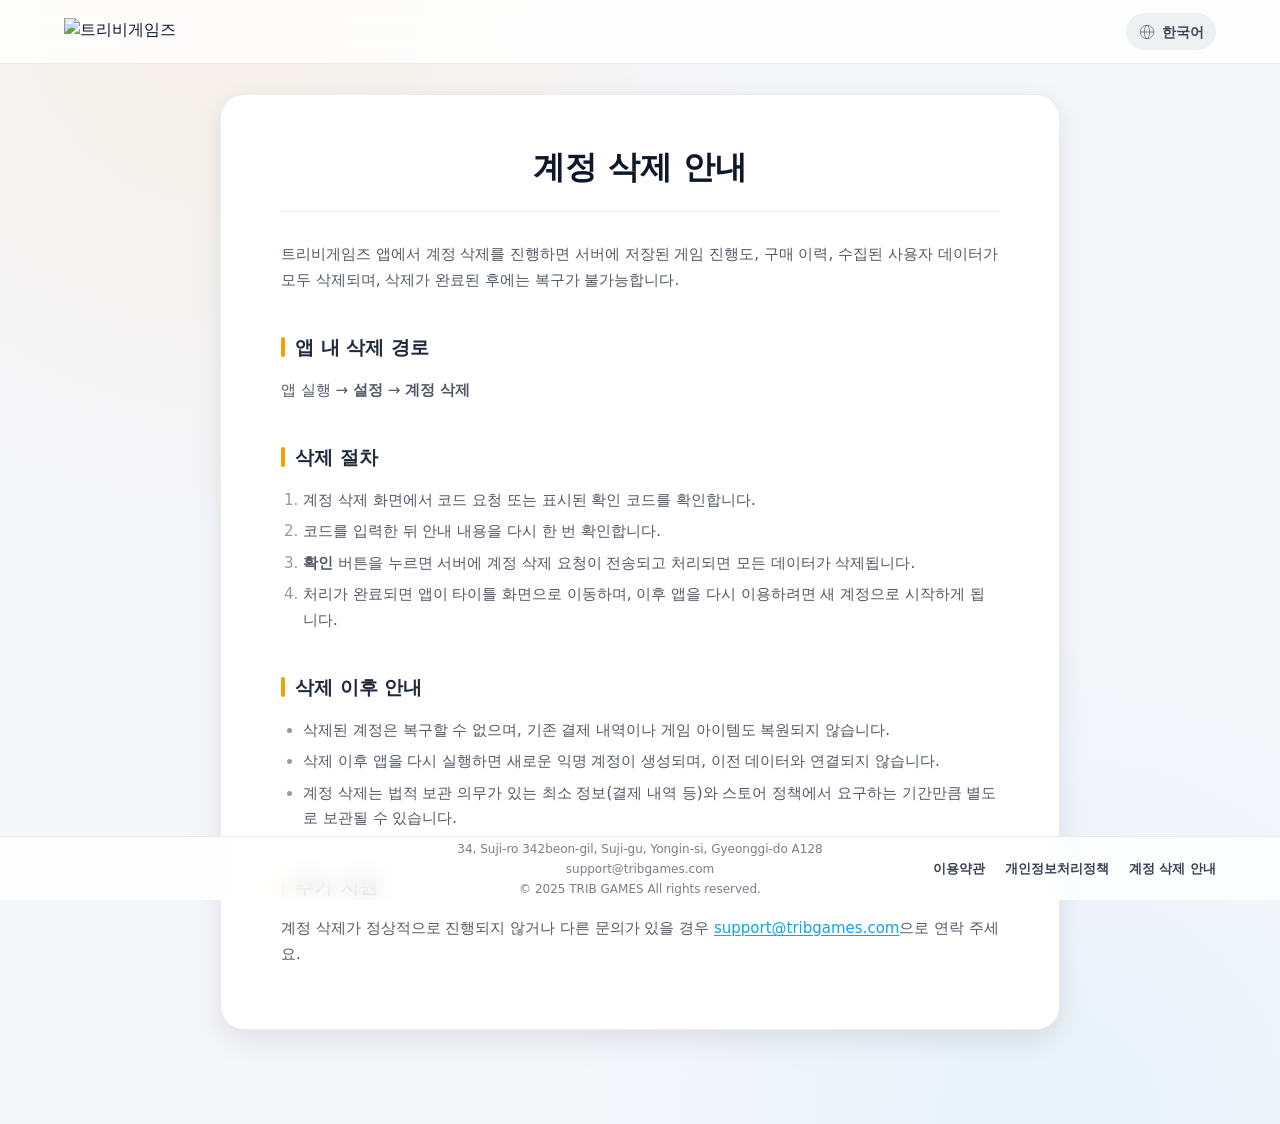
==== account-deletion/index.html @ 6f4b10cb "2025-12-12 21:35" ====
﻿<!DOCTYPE html>
<html lang="ko">
<head>
  <meta charset="utf-8">
  <meta name="viewport" content="width=device-width, initial-scale=1">
  <title>트리비게임즈 | 계정 삭제 안내</title>
  <link rel="stylesheet" as="style" crossorigin href="https://cdn.jsdelivr.net/gh/orioncactus/pretendard@v1.3.8/dist/web/static/pretendard.css">
  <link rel="stylesheet" href="../styles.css">
</head>
<body class="legal-page">
  <header class="header">
    <div class="header__inner">
      <a class="header__brand" href="../" aria-label="홈으로 이동">
        <img class="header__logo" src="../assets/ComLogo.png" alt="트리비게임즈">
      </a>
      <div class="header__actions">
        <div class="language-select" data-language-select>
          <button type="button" class="language-select__toggle" aria-haspopup="listbox" aria-expanded="false" aria-label="언어 선택">
            <svg class="language-select__icon" viewBox="0 0 24 24" fill="none" xmlns="http://www.w3.org/2000/svg" aria-hidden="true">
              <circle cx="12" cy="12" r="9" stroke="currentColor" stroke-width="1.2"/>
              <ellipse cx="12" cy="12" rx="3.5" ry="9" stroke="currentColor" stroke-width="1.2"/>
              <path d="M3 12h18" stroke="currentColor" stroke-width="1.2"/>
            </svg>
            <span class="language-select__current" data-language-current>한국어</span>
          </button>
          <ul class="language-select__menu" role="listbox" hidden>
            <li><button type="button" role="option" class="language-select__option" data-language-option="ko" aria-selected="true">한국어</button></li>
            <li><button type="button" role="option" class="language-select__option" data-language-option="en" aria-selected="false">English</button></li>
          </ul>
        </div>
      </div>
    </div>
  </header>

  <main class="legal-main">
    <article class="legal-container">
      <div data-lang-block="ko">
        <h1>계정 삭제 안내</h1>
        <p>트리비게임즈 앱에서 계정 삭제를 진행하면 서버에 저장된 게임 진행도, 구매 이력, 수집된 사용자 데이터가 모두 삭제되며, 삭제가 완료된 후에는 복구가 불가능합니다.</p>

        <h2>앱 내 삭제 경로</h2>
        <p>앱 실행 → <strong>설정</strong> → <strong>계정 삭제</strong></p>

        <h2>삭제 절차</h2>
        <ol>
          <li>계정 삭제 화면에서 코드 요청 또는 표시된 확인 코드를 확인합니다.</li>
          <li>코드를 입력한 뒤 안내 내용을 다시 한 번 확인합니다.</li>
          <li><strong>확인</strong> 버튼을 누르면 서버에 계정 삭제 요청이 전송되고 처리되면 모든 데이터가 삭제됩니다.</li>
          <li>처리가 완료되면 앱이 타이틀 화면으로 이동하며, 이후 앱을 다시 이용하려면 새 계정으로 시작하게 됩니다.</li>
        </ol>

        <h2>삭제 이후 안내</h2>
        <ul>
          <li>삭제된 계정은 복구할 수 없으며, 기존 결제 내역이나 게임 아이템도 복원되지 않습니다.</li>
          <li>삭제 이후 앱을 다시 실행하면 새로운 익명 계정이 생성되며, 이전 데이터와 연결되지 않습니다.</li>
          <li>계정 삭제는 법적 보관 의무가 있는 최소 정보(결제 내역 등)와 스토어 정책에서 요구하는 기간만큼 별도로 보관될 수 있습니다.</li>
        </ul>

        <h2>추가 지원</h2>
        <p>계정 삭제가 정상적으로 진행되지 않거나 다른 문의가 있을 경우 <a href="mailto:support@tribgames.com">support@tribgames.com</a>으로 연락 주세요.</p>
      </div>

      <div data-lang-block="en" hidden>
        <h1>Account Deletion Guide</h1>
        <p>Deleting your account in the TRIB GAMES app permanently removes gameplay progress, purchase history, and stored user data from our servers. Once completed, the deletion cannot be undone.</p>

        <h2>In-App Path</h2>
        <p>Open the app → <strong>Settings</strong> → <strong>Delete Account</strong></p>

        <h2>How Deletion Works</h2>
        <ol>
          <li>On the deletion screen, request or review the verification code shown.</li>
          <li>Enter the code and review the warnings once more.</li>
          <li>Press <strong>Confirm</strong> to send the deletion request; once processed, all data is deleted.</li>
          <li>When the cleanup finishes, the app returns to the title screen. Continuing the app will create a new account.</li>
        </ol>

        <h2>After Deletion</h2>
        <ul>
          <li>Deleted accounts cannot be restored; previous purchases or items cannot be recovered.</li>
          <li>Reopening the app creates a fresh anonymous account that is not linked to the deleted data.</li>
          <li>Some information (e.g., billing records) may be retained separately for periods required by law and store policies.</li>
        </ul>

        <h2>Need Help?</h2>
        <p>If the deletion flow fails or you have other questions, contact us at <a href="mailto:support@tribgames.com">support@tribgames.com</a>.</p>
      </div>
    </article>
  </main>

  <footer class="footer">
    <div class="footer__inner">
      <div class="footer__info">
        <p data-i18n="footer.address">34, Suji-ro 342beon-gil, Suji-gu, Yongin-si, Gyeonggi-do A128</p>
        <p data-i18n="footer.email">support@tribgames.com</p>
        <p data-i18n="footer.copyright">© 2025 TRIB GAMES All rights reserved.</p>
      </div>
      <nav class="footer__links">
        <a href="../terms/" data-i18n="footer.link.terms">이용약관</a>
        <a href="../privacy/" data-i18n="footer.link.privacy">개인정보처리정책</a>
        <a href="../account-deletion/" data-i18n="footer.link.accountDeletion">계정 삭제 안내</a>
      </nav>
    </div>
  </footer>
  
  <script src="../assets/language.js"></script>
</body>
</html>
---- styles.css ----
﻿/* =========================================================
   TRIBGAMES - Premium Game Landing Design
   ========================================================= */

/* ---------- CSS Variables ---------- */
:root {
  /* Colors */
  --color-bg: #f6f7fb;
  --color-bg-secondary: #ffffff;
  --color-bg-tertiary: #eef2f7;
  --color-white: #ffffff;
  --color-text: #0f172a;
  --color-text-muted: rgba(15, 23, 42, 0.72);
  --color-text-subtle: rgba(15, 23, 42, 0.56);
  --color-text-dark: #0f172a;
  --color-text-dark-muted: rgba(15, 23, 42, 0.72);

  /* Accent Colors */
  --color-accent: #f59e0b;
  --color-accent-light: #fbbf24;
  --color-accent-glow: rgba(245, 158, 11, 0.25);
  --color-secondary: #0ea5e9;

  /* UI Elements */
  --color-border: rgba(15, 23, 42, 0.1);
  --color-border-light: rgba(15, 23, 42, 0.06);
  
  /* Glassmorphism */
  --glass-bg: rgba(255, 255, 255, 0.78);
  --glass-border: 1px solid rgba(15, 23, 42, 0.08);
  --glass-blur: blur(12px);

  /* Shadows */
  --shadow-sm: 0 2px 10px rgba(15, 23, 42, 0.06);
  --shadow-md: 0 10px 30px rgba(15, 23, 42, 0.10);
  --shadow-lg: 0 24px 64px rgba(15, 23, 42, 0.14);
  --shadow-glow: 0 0 0 6px rgba(245, 158, 11, 0.14);

  /* Spacing & Layout */
  --header-height: 64px;
  --container-width: 1200px;
  --ease-out: cubic-bezier(0.16, 1, 0.3, 1);
}

@media (min-width: 1400px) {
  :root { --container-width: 1320px; }
}

@media (min-width: 1700px) {
  :root { --container-width: 1440px; }
}

/* ---------- Reset & Base ---------- */
*, *::before, *::after {
  box-sizing: border-box;
  margin: 0;
  padding: 0;
}

html {
  font-family: 'Pretendard', -apple-system, BlinkMacSystemFont, system-ui, sans-serif;
  font-size: 16px;
  line-height: 1.5;
  -webkit-font-smoothing: antialiased;
  color-scheme: light;
}

body {
  height: 100vh;
  height: 100dvh;
  display: flex;
  flex-direction: column;
  background: var(--color-bg);
  color: var(--color-text);
  overflow: hidden;
}

img {
  display: block;
  max-width: 100%;
}

a {
  color: inherit;
  text-decoration: none;
}

button {
  font: inherit;
  cursor: pointer;
  border: none;
  background: none;
}

a:focus-visible,
button:focus-visible {
  outline: 3px solid rgba(245, 158, 11, 0.45);
  outline-offset: 3px;
  border-radius: 14px;
}

/* Custom Scrollbar */
::-webkit-scrollbar {
  width: 8px;
  height: 8px;
}
::-webkit-scrollbar-track {
  background: var(--color-bg-tertiary);
}
::-webkit-scrollbar-thumb {
  background: rgba(15, 23, 42, 0.2);
  border-radius: 4px;
}
::-webkit-scrollbar-thumb:hover {
  background: rgba(15, 23, 42, 0.3);
}

/* ---------- Global Header ---------- */
.header {
  position: fixed;
  top: 0;
  left: 0;
  right: 0;
  z-index: 1000;
  height: var(--header-height);
  background: var(--glass-bg);
  backdrop-filter: var(--glass-blur);
  -webkit-backdrop-filter: var(--glass-blur);
  border-bottom: var(--glass-border);
  transition: all 0.3s ease;
}

.header__inner {
  max-width: var(--container-width);
  margin: 0 auto;
  padding: 0 24px;
  height: 100%;
  display: flex;
  align-items: center;
  justify-content: space-between;
}

.header__brand {
  display: flex;
  align-items: center;
  transition: opacity 0.2s ease;
}
.header__brand:hover { opacity: 0.7; }
.header__logo { height: 28px; width: auto; }

.header__actions {
  display: flex;
  align-items: center;
  gap: 16px;
}

/* ---------- Language Select (Enhanced) ---------- */
.language-select {
  position: relative;
}

.language-select__toggle {
  display: flex;
  align-items: center;
  gap: 6px;
  padding: 8px 12px;
  border-radius: 20px;
  background: rgba(15, 23, 42, 0.06);
  color: rgba(15, 23, 42, 0.78);
  font-size: 14px;
  font-weight: 600;
  transition: all 0.2s var(--ease-out);
}

.language-select__toggle:hover {
  background: rgba(15, 23, 42, 0.1);
  color: var(--color-text);
}

.language-select__icon {
  width: 18px;
  height: 18px;
  opacity: 0.7;
}

.language-select__current {
  position: relative;
  top: 1px;
}

.language-select__menu {
  position: absolute;
  top: calc(100% + 8px);
  right: 0;
  min-width: 140px;
  padding: 6px;
  background: rgba(255, 255, 255, 0.92);
  backdrop-filter: blur(12px);
  -webkit-backdrop-filter: blur(12px);
  border: 1px solid rgba(15, 23, 42, 0.08);
  border-radius: 16px;
  box-shadow: var(--shadow-md);
  list-style: none;
  
  /* Animation states */
  opacity: 0;
  visibility: hidden;
  transform: translateY(-8px) scale(0.96);
  transform-origin: top right;
  transition: all 0.2s var(--ease-out);
}

.language-select.is-open .language-select__menu {
  opacity: 1;
  visibility: visible;
  transform: translateY(0) scale(1);
}

.language-select__option {
  width: 100%;
  padding: 10px 16px;
  border-radius: 10px;
  text-align: left;
  color: rgba(15, 23, 42, 0.8);
  font-size: 14px;
  font-weight: 500;
  transition: all 0.2s ease;
}

.language-select__option:hover {
  background: rgba(15, 23, 42, 0.06);
  color: var(--color-text);
}

.language-select__option[aria-selected="true"] {
  background: rgba(245, 158, 11, 0.1);
  color: var(--color-accent);
  font-weight: 700;
}

/* ---------- Hero Section ---------- */
.hero {
  flex: 1;
  position: relative;
  display: flex;
  align-items: center;
  min-height: 100vh;
  min-height: 100dvh;
  padding: calc(var(--header-height) + 32px) 0 calc(var(--header-height) + 32px);
  background:
    radial-gradient(900px circle at 18% 30%, rgba(245, 158, 11, 0.12) 0%, rgba(245, 158, 11, 0) 62%),
    radial-gradient(900px circle at 82% 68%, rgba(14, 165, 233, 0.10) 0%, rgba(14, 165, 233, 0) 58%),
    radial-gradient(circle at top, #ffffff 0%, #f6f7fb 55%, #eef2f7 100%);
  overflow: hidden;
}

.hero__inner {
  width: 100%;
  max-width: var(--container-width);
  margin: 0 auto;
  padding: 0 24px;
  display: flex;
  flex-direction: column;
  gap: 28px;
  align-items: center;
}

.hero__bg {
  position: relative;
  z-index: 0;
  width: fit-content;
  max-width: 100%;
  max-height: 62vh;
  max-height: 62dvh;
  padding: 8px;
  background: rgba(255, 255, 255, 0.72);
  border: 1px solid rgba(15, 23, 42, 0.08);
  border-radius: 30px;
  box-shadow: 0 22px 58px rgba(15, 23, 42, 0.10);
  backdrop-filter: blur(10px);
  -webkit-backdrop-filter: blur(10px);
  display: flex;
  align-items: center;
  justify-content: center;
}

.hero__bg-img {
  max-height: 58vh;
  max-height: 58dvh;
  border-radius: 24px;
  border: 1px solid rgba(15, 23, 42, 0.06);
  box-shadow: none;
}

.hero__overlay {
  display: none;
}

.hero__content {
  position: relative;
  z-index: 1;
  width: 100%;
  max-width: 560px;
  display: flex;
  flex-direction: column;
  align-items: center;
  gap: 18px;
  text-align: center;
}

.hero__game-logo {
  position: static;
  width: min(420px, 80vw);
  height: auto;
  filter: drop-shadow(0 10px 20px rgba(15, 23, 42, 0.12));
}

.hero__bottom {
  display: flex;
  flex-direction: column;
  align-items: center;
  gap: 18px;
}

.hero__tagline {
  text-align: center;
  color: var(--color-text-muted);
  font-size: clamp(15px, 2.2vw, 18px);
  line-height: 1.6;
}

.hero__tagline strong {
  display: block;
  margin-top: 6px;
  color: var(--color-text);
  font-size: clamp(22px, 4.2vw, 32px);
  font-weight: 800;
  letter-spacing: -0.03em;
}

/* Store Buttons with Shine Effect */
.hero__buttons {
  display: flex;
  gap: 16px;
  flex-wrap: wrap;
  justify-content: center;
}

.store-btn {
  position: relative;
  display: inline-flex;
  align-items: center;
  justify-content: center;
  border-radius: 14px;
  overflow: hidden;
  transition: transform 0.2s var(--ease-out);
}

.store-btn:hover {
  transform: translateY(-3px);
}

.store-btn img {
  position: relative;
  z-index: 1;
  height: 54px;
  width: auto;
  border-radius: 14px;
  box-shadow: 0 10px 22px rgba(15, 23, 42, 0.12);
  transition: box-shadow 0.2s var(--ease-out);
}

.store-btn:hover img {
  box-shadow: 0 16px 34px rgba(15, 23, 42, 0.16);
}

/* Shine Animation */
.store-btn::after {
  content: "";
  position: absolute;
  top: 0;
  left: -100%;
  width: 100%;
  height: 100%;
  background: linear-gradient(
    90deg,
    transparent,
    rgba(255, 255, 255, 0.2),
    transparent
  );
  transition: 0.5s;
}

.store-btn:hover::after {
  left: 100%;
}

/* ---------- Global Footer ---------- */
.footer {
  position: fixed;
  bottom: 0;
  left: 0;
  right: 0;
  z-index: 1000;
  height: var(--header-height);
  background: var(--glass-bg);
  backdrop-filter: var(--glass-blur);
  -webkit-backdrop-filter: var(--glass-blur);
  border-top: var(--glass-border);
  display: flex;
  align-items: center;
}

.footer__inner {
  width: 100%;
  max-width: var(--container-width);
  margin: 0 auto;
  padding: 0 24px;
  display: grid;
  grid-template-columns: 1fr auto 1fr;
  align-items: center;
  gap: 24px;
}

.footer__brand {
  opacity: 0.8;
  transition: opacity 0.2s;
}
.footer__brand:hover { opacity: 1; }
.footer__brand img { height: 24px; width: auto; }

.footer__info {
  display: flex;
  flex-direction: column;
  align-items: center;
  gap: 2px;
  text-align: center;
  font-size: 12px;
  color: var(--color-text-subtle);
  grid-column: 2;
  justify-self: center;
}

.footer__links {
  display: flex;
  align-items: center;
  gap: 20px;
  grid-column: 3;
  justify-self: end;
}

.footer__links a {
  position: relative;
  color: rgba(15, 23, 42, 0.82);
  font-size: 13px;
  font-weight: 600;
  transition: color 0.2s;
}

.footer__links a:hover { color: var(--color-text); }
.footer__links a::after {
  content: '';
  position: absolute;
  left: 0; bottom: -2px;
  width: 0; height: 2px;
  background: var(--color-accent);
  transition: width 0.3s var(--ease-out);
}
.footer__links a:hover::after { width: 100%; }

/* ---------- Legal Page Styles ---------- */
.legal-page {
  background:
    radial-gradient(900px circle at 18% 0%, rgba(245, 158, 11, 0.08) 0%, rgba(245, 158, 11, 0) 60%),
    radial-gradient(900px circle at 82% 100%, rgba(14, 165, 233, 0.06) 0%, rgba(14, 165, 233, 0) 55%),
    var(--color-bg);
  color: var(--color-text);
  padding-top: var(--header-height);
  padding-bottom: var(--header-height);
  height: auto;
  min-height: 100vh;
  min-height: 100dvh;
  overflow-y: auto;
}

.legal-main {
  padding: 30px 24px;
  animation: fadeUp 0.6s var(--ease-out);
}

.legal-container {
  max-width: 840px;
  margin: 0 auto;
  background: var(--color-white);
  border-radius: 24px;
  padding: 48px 60px;
  border: 1px solid rgba(15, 23, 42, 0.08);
  box-shadow: var(--shadow-md);
}

.legal-container h1 {
  font-size: 32px;
  font-weight: 800;
  margin-bottom: 30px;
  padding-bottom: 20px;
  border-bottom: 1px solid rgba(15, 23, 42, 0.08);
  color: var(--color-text);
  text-align: center;
}

.legal-container h2 {
  font-size: 19px;
  font-weight: 700;
  margin: 40px 0 16px;
  color: rgba(15, 23, 42, 0.92);
  display: flex;
  align-items: center;
  gap: 10px;
}

.legal-container h2::before {
  content: '';
  width: 4px;
  height: 20px;
  background: var(--color-accent);
  border-radius: 4px;
}

.legal-container p {
  margin-bottom: 14px;
  line-height: 1.7;
  color: var(--color-text-muted);
  font-size: 15px;
}

.legal-container ul, .legal-container ol {
  margin-bottom: 20px;
  padding-left: 22px;
  color: var(--color-text-muted);
  font-size: 15px;
  line-height: 1.7;
}

.legal-container li { margin-bottom: 6px; }
.legal-container li::marker { color: #999; }

.legal-container table {
  width: 100%;
  border-collapse: collapse;
  margin: 24px 0;
  font-size: 14px;
  border: 1px solid rgba(15, 23, 42, 0.1);
  border-radius: 8px;
  overflow: hidden;
}

.legal-container th {
  background: rgba(15, 23, 42, 0.04);
  font-weight: 600;
  text-align: left;
  padding: 12px 16px;
  color: rgba(15, 23, 42, 0.9);
}

.legal-container td {
  padding: 12px 16px;
  border-top: 1px solid rgba(15, 23, 42, 0.1);
  color: rgba(15, 23, 42, 0.78);
}

.legal-container a {
  color: var(--color-secondary);
  text-decoration: underline;
  text-underline-offset: 2px;
}
.legal-container a:hover { color: #0369a1; }

/* ---------- Animations ---------- */
@keyframes logoEnter {
  from { opacity: 0; transform: translateY(20px) scale(0.95); }
  to { opacity: 1; transform: translateY(0) scale(1); }
}

@keyframes bottomEnter {
  from { opacity: 0; transform: translateY(20px); }
  to { opacity: 1; transform: translateY(0); }
}

@keyframes fadeUp {
  from { opacity: 0; transform: translateY(20px); }
  to { opacity: 1; transform: translateY(0); }
}

/* ---------- Responsive ---------- */
@media (max-width: 768px) {
  :root { --header-height: 56px; }

  .hero { padding: calc(var(--header-height) + 18px) 0 calc(var(--header-height) + 18px); }
  .hero__inner { padding: 0 20px; gap: 24px; }
  .hero__bg { padding: 6px; border-radius: 26px; max-height: 56vh; max-height: 56dvh; }
  .hero__bg-img { border-radius: 20px; max-height: 52vh; max-height: 52dvh; }
  .hero__game-logo { width: min(320px, 78vw); }
  
  .store-btn img { height: 44px; }
  
  .footer__inner { gap: 16px; }
  .footer__info { font-size: 11px; }
  .footer__links { gap: 12px; }
  .footer__links a { font-size: 12px; }

  .legal-main { padding: 40px 16px; }
  .legal-container { padding: 32px 20px; }
  .legal-container h1 { font-size: 24px; margin-bottom: 24px; }
  .legal-container h2 { font-size: 17px; margin: 32px 0 12px; }
}

@media (max-width: 480px) {
  .hero__buttons { flex-direction: column; gap: 12px; }
  .store-btn { width: 100%; display: flex; justify-content: center; }
  
  .footer__inner { grid-template-columns: 1fr auto; }
  .footer__info { grid-column: 1; justify-self: start; align-items: flex-start; text-align: left; }
  .footer__links { grid-column: 2; justify-self: end; }
  
  .legal-container { padding: 24px 16px; }
}

@media (min-width: 980px) {
  .hero__inner {
    display: grid;
    grid-template-columns: minmax(420px, 1fr) minmax(420px, 1fr);
    gap: 72px;
    align-items: center;
  }

  .hero__bg { justify-self: center; max-height: 72vh; max-height: 72dvh; }
  .hero__bg-img { max-height: 68vh; max-height: 68dvh; }

  .hero__content {
    justify-self: center;
    max-width: 560px;
    align-items: center;
    text-align: center;
  }

  .hero__buttons { justify-content: center; }
}

/* Accessibility */
@media (prefers-reduced-motion: reduce) {
  *, *::before, *::after {
    animation-duration: 0.01ms !important;
    transition-duration: 0.01ms !important;
  }
}
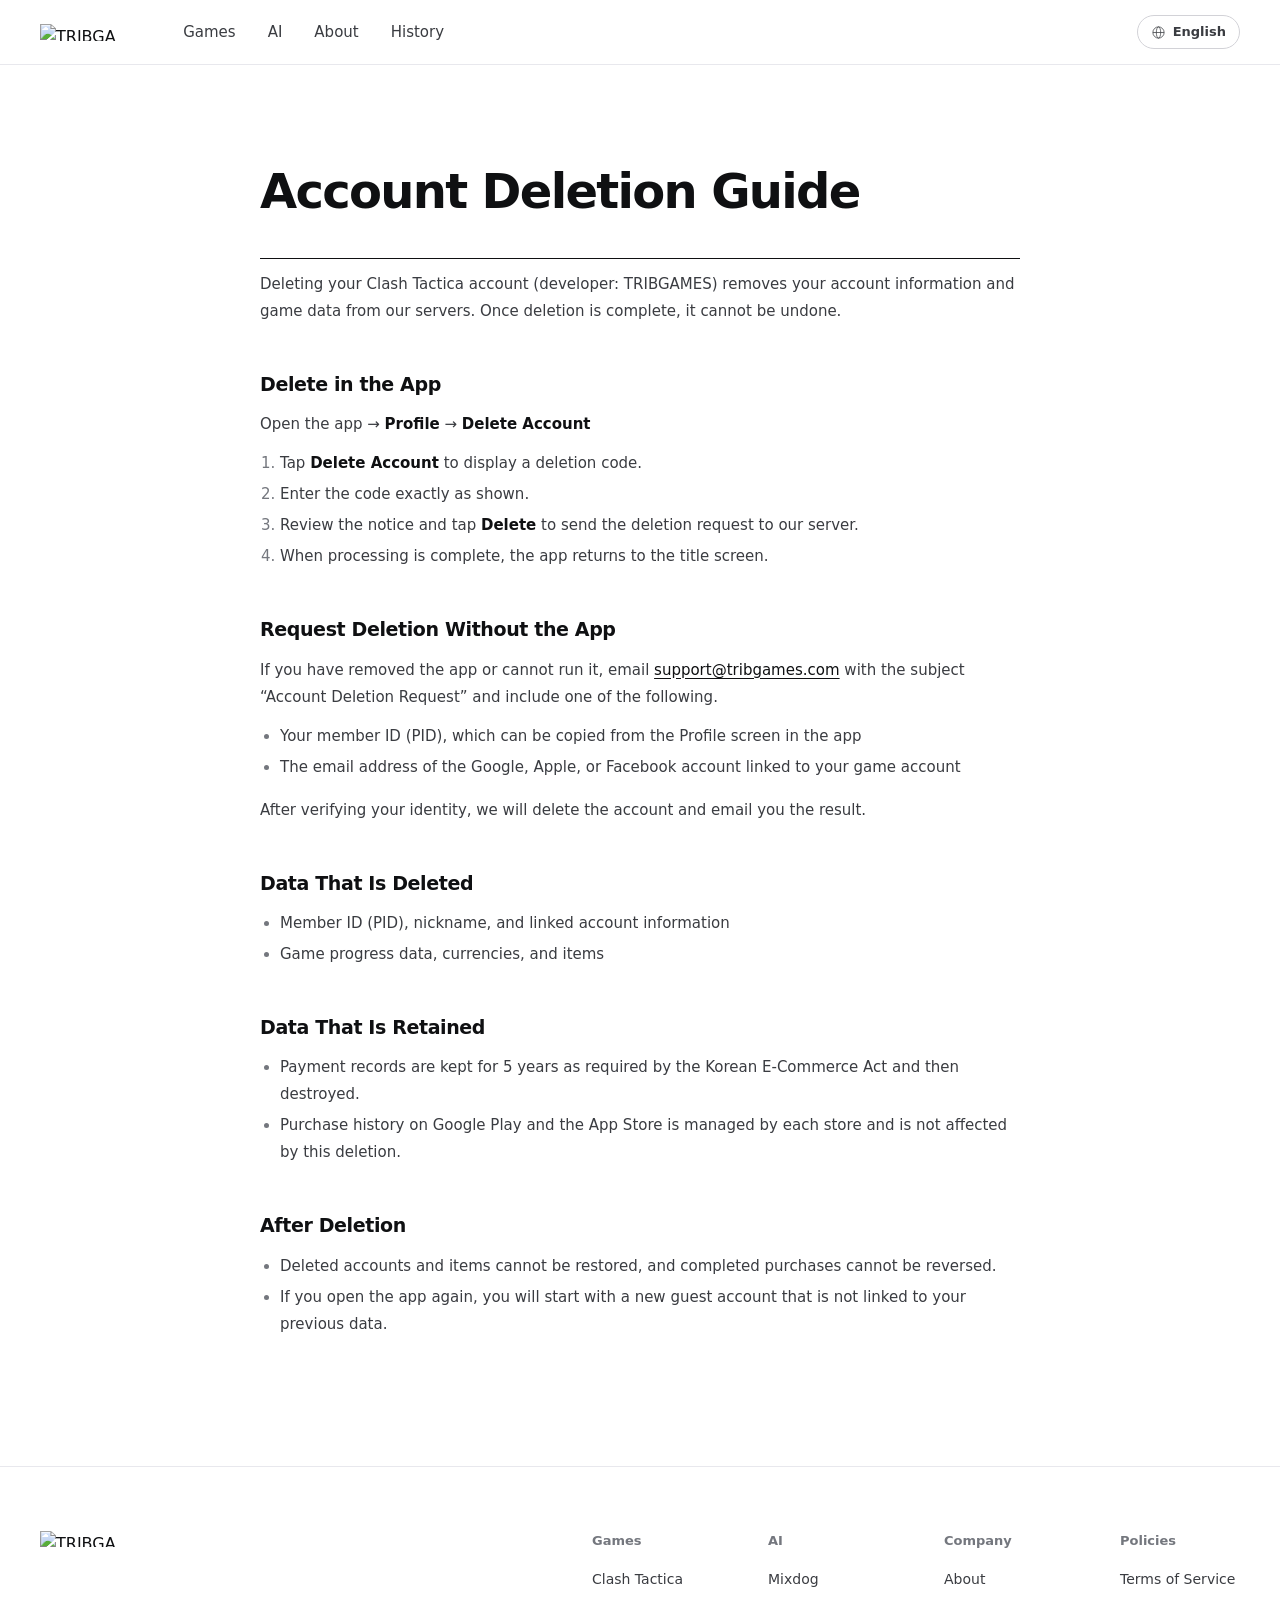
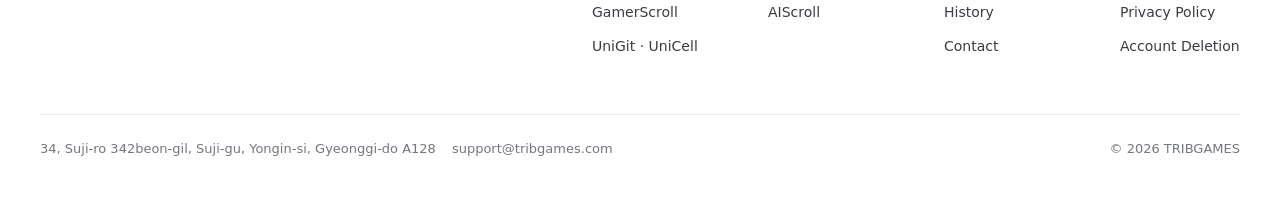
==== commit 5c469021: "홈페이지 리뉴얼: 게임·AI 제품 소개, 제품 페이지, 연혁, 정책 페이지 정비 - 홈: 게임/AI 두 축 구성, 제품 카드(Clash Tactica, GamerScroll, Un" ====
--- a/account-deletion/index.html
+++ b/account-deletion/index.html
@@ -1,20 +1,26 @@
-﻿<!DOCTYPE html>
+<!DOCTYPE html>
 <html lang="ko">
 <head>
   <meta charset="utf-8">
   <meta name="viewport" content="width=device-width, initial-scale=1">
+  <meta name="theme-color" content="#ffffff">
   <title>트리비게임즈 | 계정 삭제 안내</title>
   <link rel="stylesheet" as="style" crossorigin href="https://cdn.jsdelivr.net/gh/orioncactus/pretendard@v1.3.8/dist/web/static/pretendard.css">
   <link rel="stylesheet" href="../styles.css">
 </head>
 <body class="legal-page">
   <header class="header">
-    <div class="header__inner">
-      <a class="header__brand" href="../" aria-label="홈으로 이동">
-        <img class="header__logo" src="../assets/ComLogo.png" alt="트리비게임즈">
+    <div class="container header__inner">
+      <a class="header__brand" href="../" aria-label="TRIBGAMES 홈">
+        <img class="header__logo" src="../assets/ComLogo.png" alt="TRIBGAMES" width="600" height="117">
       </a>
-      <div class="header__actions">
-        <div class="language-select" data-language-select>
+      <nav class="header__nav" aria-label="주요 메뉴">
+        <a href="../#games" data-i18n="nav.games">게임</a>
+        <a href="../#ai" data-i18n="nav.ai">AI</a>
+        <a href="../#company" data-i18n="nav.company">회사 소개</a>
+        <a href="../#history" data-i18n="nav.history">연혁</a>
+      </nav>
+      <div class="header__actions">        <div class="language-select" data-language-select>
           <button type="button" class="language-select__toggle" aria-haspopup="listbox" aria-expanded="false" aria-label="언어 선택">
             <svg class="language-select__icon" viewBox="0 0 24 24" fill="none" xmlns="http://www.w3.org/2000/svg" aria-hidden="true">
               <circle cx="12" cy="12" r="9" stroke="currentColor" stroke-width="1.2"/>
@@ -36,70 +42,128 @@
     <article class="legal-container">
       <div data-lang-block="ko">
         <h1>계정 삭제 안내</h1>
-        <p>트리비게임즈 앱에서 계정 삭제를 진행하면 서버에 저장된 게임 진행도, 구매 이력, 수집된 사용자 데이터가 모두 삭제되며, 삭제가 완료된 후에는 복구가 불가능합니다.</p>
+        <p>「클래시 택티카」(개발사: 트리비게임즈) 계정을 삭제하면 서버에 저장된 계정 정보와 게임 데이터가 삭제됩니다. 삭제가 끝나면 복구할 수 없습니다.</p>
 
-        <h2>앱 내 삭제 경로</h2>
-        <p>앱 실행 → <strong>설정</strong> → <strong>계정 삭제</strong></p>
-
-        <h2>삭제 절차</h2>
+        <h2>앱에서 삭제하기</h2>
+        <p>앱 실행 → <strong>프로필</strong> → <strong>계정 삭제</strong></p>
         <ol>
-          <li>계정 삭제 화면에서 코드 요청 또는 표시된 확인 코드를 확인합니다.</li>
-          <li>코드를 입력한 뒤 안내 내용을 다시 한 번 확인합니다.</li>
-          <li><strong>확인</strong> 버튼을 누르면 서버에 계정 삭제 요청이 전송되고 처리되면 모든 데이터가 삭제됩니다.</li>
-          <li>처리가 완료되면 앱이 타이틀 화면으로 이동하며, 이후 앱을 다시 이용하려면 새 계정으로 시작하게 됩니다.</li>
+          <li><strong>계정 삭제</strong>를 누르면 삭제 코드가 표시됩니다.</li>
+          <li>표시된 코드를 입력란에 그대로 입력합니다.</li>
+          <li>안내 내용을 확인하고 <strong>삭제</strong>를 누르면 서버에 삭제가 요청됩니다.</li>
+          <li>처리가 끝나면 타이틀 화면으로 돌아갑니다.</li>
         </ol>
 
-        <h2>삭제 이후 안내</h2>
+        <h2>앱 없이 삭제 요청하기</h2>
+        <p>앱을 지웠거나 실행할 수 없다면 <a href="mailto:support@tribgames.com?subject=%EA%B3%84%EC%A0%95%20%EC%82%AD%EC%A0%9C%20%EC%9A%94%EC%B2%AD">support@tribgames.com</a>으로 제목을 “계정 삭제 요청”으로 하여 메일을 보내 주세요. 본문에는 아래 중 하나를 적어 주세요.</p>
         <ul>
-          <li>삭제된 계정은 복구할 수 없으며, 기존 결제 내역이나 게임 아이템도 복원되지 않습니다.</li>
-          <li>삭제 이후 앱을 다시 실행하면 새로운 익명 계정이 생성되며, 이전 데이터와 연결되지 않습니다.</li>
-          <li>계정 삭제는 법적 보관 의무가 있는 최소 정보(결제 내역 등)와 스토어 정책에서 요구하는 기간만큼 별도로 보관될 수 있습니다.</li>
+          <li>회원 번호(PID): 앱의 프로필 화면에서 복사할 수 있습니다.</li>
+          <li>계정에 연동한 Google·Apple·Facebook 계정의 이메일 주소</li>
+        </ul>
+        <p>본인 확인 후 계정을 삭제하고 처리 결과를 메일로 알려 드립니다.</p>
+
+        <h2>삭제되는 정보</h2>
+        <ul>
+          <li>회원 번호(PID), 닉네임, 연동한 계정 정보</li>
+          <li>게임 진행 데이터, 보유 재화와 아이템</li>
         </ul>
 
-        <h2>추가 지원</h2>
-        <p>계정 삭제가 정상적으로 진행되지 않거나 다른 문의가 있을 경우 <a href="mailto:support@tribgames.com">support@tribgames.com</a>으로 연락 주세요.</p>
+        <h2>보관되는 정보</h2>
+        <ul>
+          <li>결제 기록은 전자상거래법에 따라 5년간 보관한 뒤 파기합니다.</li>
+          <li>Google Play와 App Store의 구매 내역은 각 스토어가 관리하며, 이 삭제와 별개입니다.</li>
+        </ul>
+
+        <h2>삭제 후 안내</h2>
+        <ul>
+          <li>삭제한 계정과 보유 아이템은 복구되지 않으며, 이미 결제한 상품도 되돌릴 수 없습니다.</li>
+          <li>앱을 다시 실행하면 이전 데이터와 연결되지 않은 새 게스트 계정으로 시작합니다.</li>
+        </ul>
       </div>
 
       <div data-lang-block="en" hidden>
         <h1>Account Deletion Guide</h1>
-        <p>Deleting your account in the TRIB GAMES app permanently removes gameplay progress, purchase history, and stored user data from our servers. Once completed, the deletion cannot be undone.</p>
+        <p>Deleting your Clash Tactica account (developer: TRIBGAMES) removes your account information and game data from our servers. Once deletion is complete, it cannot be undone.</p>
 
-        <h2>In-App Path</h2>
-        <p>Open the app → <strong>Settings</strong> → <strong>Delete Account</strong></p>
+        <h2>Delete in the App</h2>
+        <p>Open the app → <strong>Profile</strong> → <strong>Delete Account</strong></p>
+        <ol>
+          <li>Tap <strong>Delete Account</strong> to display a deletion code.</li>
+          <li>Enter the code exactly as shown.</li>
+          <li>Review the notice and tap <strong>Delete</strong> to send the deletion request to our server.</li>
+          <li>When processing is complete, the app returns to the title screen.</li>
+        </ol>
 
-        <h2>How Deletion Works</h2>
-        <ol>
-          <li>On the deletion screen, request or review the verification code shown.</li>
-          <li>Enter the code and review the warnings once more.</li>
-          <li>Press <strong>Confirm</strong> to send the deletion request; once processed, all data is deleted.</li>
-          <li>When the cleanup finishes, the app returns to the title screen. Continuing the app will create a new account.</li>
-        </ol>
+        <h2>Request Deletion Without the App</h2>
+        <p>If you have removed the app or cannot run it, email <a href="mailto:support@tribgames.com?subject=Account%20Deletion%20Request">support@tribgames.com</a> with the subject “Account Deletion Request” and include one of the following.</p>
+        <ul>
+          <li>Your member ID (PID), which can be copied from the Profile screen in the app</li>
+          <li>The email address of the Google, Apple, or Facebook account linked to your game account</li>
+        </ul>
+        <p>After verifying your identity, we will delete the account and email you the result.</p>
+
+        <h2>Data That Is Deleted</h2>
+        <ul>
+          <li>Member ID (PID), nickname, and linked account information</li>
+          <li>Game progress data, currencies, and items</li>
+        </ul>
+
+        <h2>Data That Is Retained</h2>
+        <ul>
+          <li>Payment records are kept for 5 years as required by the Korean E-Commerce Act and then destroyed.</li>
+          <li>Purchase history on Google Play and the App Store is managed by each store and is not affected by this deletion.</li>
+        </ul>
 
         <h2>After Deletion</h2>
         <ul>
-          <li>Deleted accounts cannot be restored; previous purchases or items cannot be recovered.</li>
-          <li>Reopening the app creates a fresh anonymous account that is not linked to the deleted data.</li>
-          <li>Some information (e.g., billing records) may be retained separately for periods required by law and store policies.</li>
+          <li>Deleted accounts and items cannot be restored, and completed purchases cannot be reversed.</li>
+          <li>If you open the app again, you will start with a new guest account that is not linked to your previous data.</li>
         </ul>
-
-        <h2>Need Help?</h2>
-        <p>If the deletion flow fails or you have other questions, contact us at <a href="mailto:support@tribgames.com">support@tribgames.com</a>.</p>
       </div>
     </article>
   </main>
 
   <footer class="footer">
-    <div class="footer__inner">
-      <div class="footer__info">
-        <p data-i18n="footer.address">34, Suji-ro 342beon-gil, Suji-gu, Yongin-si, Gyeonggi-do A128</p>
-        <p data-i18n="footer.email">support@tribgames.com</p>
-        <p data-i18n="footer.copyright">© 2025 TRIB GAMES All rights reserved.</p>
+    <div class="container">
+      <div class="footer__top">
+        <img src="../assets/ComLogo.png" alt="TRIBGAMES" class="footer__logo" width="600" height="117">
+        <nav class="footer__cols" aria-label="사이트 링크">
+          <div>
+            <h2 data-i18n="nav.games">게임</h2>
+            <ul>
+              <li><a href="../games/">Clash Tactica</a></li>
+              <li><a href="../products/gamerscroll/">GamerScroll</a></li>
+              <li><a href="../products/unity-tools/">UniGit · UniCell</a></li>
+            </ul>
+          </div>
+          <div>
+            <h2>AI</h2>
+            <ul>
+              <li><a href="../products/mixdog/">Mixdog</a></li>
+              <li><a href="../products/aiscroll/">AIScroll</a></li>
+            </ul>
+          </div>
+          <div>
+            <h2 data-i18n="footer.company">회사</h2>
+            <ul>
+              <li><a href="../#company" data-i18n="nav.company">회사 소개</a></li>
+              <li><a href="../#history" data-i18n="nav.history">연혁</a></li>
+              <li><a href="mailto:support@tribgames.com" data-i18n="nav.contact">문의</a></li>
+            </ul>
+          </div>
+          <div>
+            <h2 data-i18n="footer.policy">정책</h2>
+            <ul>
+              <li><a href="../terms/" data-i18n="footer.link.terms">이용약관</a></li>
+              <li><a href="../privacy/" data-i18n="footer.link.privacy">개인정보 처리방침</a></li>
+              <li><a href="../account-deletion/" data-i18n="footer.link.accountDeletion">계정 삭제 안내</a></li>
+            </ul>
+          </div>
+        </nav>
       </div>
-      <nav class="footer__links">
-        <a href="../terms/" data-i18n="footer.link.terms">이용약관</a>
-        <a href="../privacy/" data-i18n="footer.link.privacy">개인정보처리정책</a>
-        <a href="../account-deletion/" data-i18n="footer.link.accountDeletion">계정 삭제 안내</a>
-      </nav>
+      <div class="footer__bottom">
+        <p><span>34, Suji-ro 342beon-gil, Suji-gu, Yongin-si, Gyeonggi-do A128</span><span>support@tribgames.com</span></p>
+        <p>© 2026 TRIBGAMES</p>
+      </div>
     </div>
   </footer>
   
--- a/styles.css
+++ b/styles.css
@@ -1,655 +1,441 @@
-﻿/* =========================================================
-   TRIBGAMES - Premium Game Landing Design
+/* =========================================================
+   TRIBGAMES — company site
+   Light, type-led, product imagery first.
    ========================================================= */
 
-/* ---------- CSS Variables ---------- */
 :root {
-  /* Colors */
-  --color-bg: #f6f7fb;
-  --color-bg-secondary: #ffffff;
-  --color-bg-tertiary: #eef2f7;
-  --color-white: #ffffff;
-  --color-text: #0f172a;
-  --color-text-muted: rgba(15, 23, 42, 0.72);
-  --color-text-subtle: rgba(15, 23, 42, 0.56);
-  --color-text-dark: #0f172a;
-  --color-text-dark-muted: rgba(15, 23, 42, 0.72);
-
-  /* Accent Colors */
-  --color-accent: #f59e0b;
-  --color-accent-light: #fbbf24;
-  --color-accent-glow: rgba(245, 158, 11, 0.25);
-  --color-secondary: #0ea5e9;
-
-  /* UI Elements */
-  --color-border: rgba(15, 23, 42, 0.1);
-  --color-border-light: rgba(15, 23, 42, 0.06);
-  
-  /* Glassmorphism */
-  --glass-bg: rgba(255, 255, 255, 0.78);
-  --glass-border: 1px solid rgba(15, 23, 42, 0.08);
-  --glass-blur: blur(12px);
-
-  /* Shadows */
-  --shadow-sm: 0 2px 10px rgba(15, 23, 42, 0.06);
-  --shadow-md: 0 10px 30px rgba(15, 23, 42, 0.10);
-  --shadow-lg: 0 24px 64px rgba(15, 23, 42, 0.14);
-  --shadow-glow: 0 0 0 6px rgba(245, 158, 11, 0.14);
-
-  /* Spacing & Layout */
-  --header-height: 64px;
-  --container-width: 1200px;
-  --ease-out: cubic-bezier(0.16, 1, 0.3, 1);
-}
-
-@media (min-width: 1400px) {
-  :root { --container-width: 1320px; }
-}
-
-@media (min-width: 1700px) {
-  :root { --container-width: 1440px; }
-}
-
-/* ---------- Reset & Base ---------- */
-*, *::before, *::after {
-  box-sizing: border-box;
-  margin: 0;
-  padding: 0;
-}
+  --bg: #ffffff;
+  --soft: #f5f5f7;
+  --ink: #0f1012;
+  --ink-2: #3a3c41;
+  --muted: #74777e;
+  --line: #e8e8ed;
+  --line-2: #d2d2d7;
+  --accent: #1a9bf0;
+  --dark: #111214;
+  --dark-line: rgba(255, 255, 255, 0.1);
+  --header: 64px;
+  --container: 1200px;
+  --gutter: clamp(20px, 4vw, 40px);
+  --font: 'Pretendard', -apple-system, BlinkMacSystemFont, system-ui, 'Segoe UI', sans-serif;
+  --ease: cubic-bezier(0.2, 0.7, 0.2, 1);
+}
+
+*, *::before, *::after { box-sizing: border-box; margin: 0; padding: 0; }
 
 html {
-  font-family: 'Pretendard', -apple-system, BlinkMacSystemFont, system-ui, sans-serif;
+  font-family: var(--font);
   font-size: 16px;
-  line-height: 1.5;
+  line-height: 1.6;
+  color: var(--ink);
+  background: var(--bg);
   -webkit-font-smoothing: antialiased;
-  color-scheme: light;
-}
-
-body {
-  height: 100vh;
-  height: 100dvh;
-  display: flex;
-  flex-direction: column;
-  background: var(--color-bg);
-  color: var(--color-text);
-  overflow: hidden;
-}
-
-img {
-  display: block;
-  max-width: 100%;
-}
-
-a {
-  color: inherit;
-  text-decoration: none;
-}
-
-button {
-  font: inherit;
-  cursor: pointer;
-  border: none;
-  background: none;
-}
-
-a:focus-visible,
-button:focus-visible {
-  outline: 3px solid rgba(245, 158, 11, 0.45);
-  outline-offset: 3px;
-  border-radius: 14px;
-}
-
-/* Custom Scrollbar */
-::-webkit-scrollbar {
-  width: 8px;
-  height: 8px;
-}
-::-webkit-scrollbar-track {
-  background: var(--color-bg-tertiary);
-}
-::-webkit-scrollbar-thumb {
-  background: rgba(15, 23, 42, 0.2);
-  border-radius: 4px;
-}
-::-webkit-scrollbar-thumb:hover {
-  background: rgba(15, 23, 42, 0.3);
-}
-
-/* ---------- Global Header ---------- */
+  text-rendering: optimizeLegibility;
+  scroll-behavior: smooth;
+  scroll-padding-top: calc(var(--header) + 8px);
+}
+body { background: var(--bg); word-break: keep-all; overflow-wrap: break-word; }
+img { display: block; max-width: 100%; height: auto; }
+a { color: inherit; text-decoration: none; }
+button { font: inherit; color: inherit; background: none; border: 0; cursor: pointer; }
+ul, ol { list-style: none; }
+i { font-style: normal; }
+:focus-visible { outline: 2px solid var(--accent); outline-offset: 3px; border-radius: 6px; }
+::selection { background: var(--ink); color: #fff; }
+
+.container { width: 100%; max-width: calc(var(--container) + var(--gutter) * 2); margin: 0 auto; padding: 0 var(--gutter); }
+
+/* ---------- Type ---------- */
+.label { font-size: 14px; font-weight: 600; color: var(--muted); }
+.h-display { font-size: clamp(40px, 6vw, 80px); font-weight: 700; line-height: 1.1; letter-spacing: -0.045em; text-wrap: balance; }
+.h-display span { display: block; }
+.h-section { font-size: clamp(28px, 3.4vw, 44px); font-weight: 700; line-height: 1.2; letter-spacing: -0.035em; text-wrap: balance; }
+.lede { max-width: 640px; font-size: clamp(17px, 1.45vw, 19px); line-height: 1.75; color: var(--ink-2); }
+
+/* ---------- Buttons & links ---------- */
+.btn {
+  display: inline-flex;
+  align-items: center;
+  gap: 8px;
+  height: 48px;
+  padding: 0 22px;
+  border: 1px solid transparent;
+  border-radius: 999px;
+  font-size: 15px;
+  font-weight: 600;
+  white-space: nowrap;
+  transition: background 0.2s, color 0.2s, border-color 0.2s;
+}
+.btn--primary { background: var(--ink); color: #fff; }
+.btn--primary:hover { background: #2b2d31; }
+.btn--line { border-color: var(--line-2); }
+.btn--line:hover { border-color: var(--ink); }
+.btn i { transition: transform 0.2s var(--ease); }
+.btn:hover i { transform: translateX(2px); }
+
+.on-dark .btn--primary { background: #fff; color: var(--ink); }
+.on-dark .btn--primary:hover { background: var(--line); }
+.on-dark .btn--line { border-color: rgba(255, 255, 255, 0.28); color: #fff; }
+.on-dark .btn--line:hover { border-color: #fff; }
+
+.link-arrow { display: inline-flex; align-items: center; gap: 6px; font-size: 16px; font-weight: 600; }
+.link-arrow i { transition: transform 0.2s var(--ease); }
+.link-arrow:hover i { transform: translateX(3px); }
+
+/* ---------- Header ---------- */
 .header {
-  position: fixed;
+  position: sticky;
   top: 0;
-  left: 0;
-  right: 0;
-  z-index: 1000;
-  height: var(--header-height);
-  background: var(--glass-bg);
-  backdrop-filter: var(--glass-blur);
-  -webkit-backdrop-filter: var(--glass-blur);
-  border-bottom: var(--glass-border);
-  transition: all 0.3s ease;
-}
-
-.header__inner {
-  max-width: var(--container-width);
-  margin: 0 auto;
-  padding: 0 24px;
-  height: 100%;
-  display: flex;
-  align-items: center;
-  justify-content: space-between;
-}
-
-.header__brand {
-  display: flex;
-  align-items: center;
-  transition: opacity 0.2s ease;
-}
-.header__brand:hover { opacity: 0.7; }
-.header__logo { height: 28px; width: auto; }
-
-.header__actions {
-  display: flex;
-  align-items: center;
-  gap: 16px;
-}
-
-/* ---------- Language Select (Enhanced) ---------- */
-.language-select {
-  position: relative;
-}
-
+  z-index: 50;
+  background: rgba(255, 255, 255, 0.86);
+  -webkit-backdrop-filter: saturate(1.6) blur(16px);
+  backdrop-filter: saturate(1.6) blur(16px);
+  border-bottom: 1px solid var(--line);
+}
+.header__inner { display: flex; align-items: center; gap: 56px; height: var(--header); }
+.header__brand { display: flex; align-items: center; flex: none; }
+.header__logo { width: auto; height: 17px; }
+.header__nav { display: flex; gap: 32px; }
+.header__nav a { font-size: 15px; font-weight: 500; color: var(--ink-2); transition: color 0.15s; }
+.header__nav a:hover, .header__nav a[aria-current] { color: var(--ink); }
+.header__actions { margin-left: auto; }
+
+.language-select { position: relative; }
 .language-select__toggle {
-  display: flex;
-  align-items: center;
-  gap: 6px;
-  padding: 8px 12px;
-  border-radius: 20px;
-  background: rgba(15, 23, 42, 0.06);
-  color: rgba(15, 23, 42, 0.78);
-  font-size: 14px;
-  font-weight: 600;
-  transition: all 0.2s var(--ease-out);
-}
-
-.language-select__toggle:hover {
-  background: rgba(15, 23, 42, 0.1);
-  color: var(--color-text);
-}
-
-.language-select__icon {
-  width: 18px;
-  height: 18px;
-  opacity: 0.7;
-}
-
-.language-select__current {
-  position: relative;
-  top: 1px;
-}
-
+  display: flex; align-items: center; gap: 7px;
+  height: 34px; padding: 0 13px;
+  border: 1px solid var(--line-2); border-radius: 999px;
+  font-size: 13px; font-weight: 600; color: var(--ink-2);
+  transition: border-color 0.15s, color 0.15s;
+}
+.language-select__toggle:hover { border-color: var(--ink); color: var(--ink); }
+.language-select__icon { width: 15px; height: 15px; }
 .language-select__menu {
-  position: absolute;
-  top: calc(100% + 8px);
-  right: 0;
-  min-width: 140px;
-  padding: 6px;
-  background: rgba(255, 255, 255, 0.92);
-  backdrop-filter: blur(12px);
-  -webkit-backdrop-filter: blur(12px);
-  border: 1px solid rgba(15, 23, 42, 0.08);
-  border-radius: 16px;
-  box-shadow: var(--shadow-md);
-  list-style: none;
-  
-  /* Animation states */
-  opacity: 0;
-  visibility: hidden;
-  transform: translateY(-8px) scale(0.96);
-  transform-origin: top right;
-  transition: all 0.2s var(--ease-out);
-}
-
-.language-select.is-open .language-select__menu {
-  opacity: 1;
-  visibility: visible;
-  transform: translateY(0) scale(1);
-}
-
-.language-select__option {
-  width: 100%;
-  padding: 10px 16px;
-  border-radius: 10px;
-  text-align: left;
-  color: rgba(15, 23, 42, 0.8);
-  font-size: 14px;
-  font-weight: 500;
-  transition: all 0.2s ease;
-}
-
-.language-select__option:hover {
-  background: rgba(15, 23, 42, 0.06);
-  color: var(--color-text);
-}
-
-.language-select__option[aria-selected="true"] {
-  background: rgba(245, 158, 11, 0.1);
-  color: var(--color-accent);
-  font-weight: 700;
-}
-
-/* ---------- Hero Section ---------- */
-.hero {
-  flex: 1;
-  position: relative;
-  display: flex;
-  align-items: center;
-  min-height: 100vh;
-  min-height: 100dvh;
-  padding: calc(var(--header-height) + 32px) 0 calc(var(--header-height) + 32px);
-  background:
-    radial-gradient(900px circle at 18% 30%, rgba(245, 158, 11, 0.12) 0%, rgba(245, 158, 11, 0) 62%),
-    radial-gradient(900px circle at 82% 68%, rgba(14, 165, 233, 0.10) 0%, rgba(14, 165, 233, 0) 58%),
-    radial-gradient(circle at top, #ffffff 0%, #f6f7fb 55%, #eef2f7 100%);
-  overflow: hidden;
-}
-
-.hero__inner {
-  width: 100%;
-  max-width: var(--container-width);
-  margin: 0 auto;
-  padding: 0 24px;
-  display: flex;
-  flex-direction: column;
-  gap: 28px;
-  align-items: center;
-}
-
-.hero__bg {
-  position: relative;
-  z-index: 0;
-  width: fit-content;
-  max-width: 100%;
-  max-height: 62vh;
-  max-height: 62dvh;
-  padding: 8px;
-  background: rgba(255, 255, 255, 0.72);
-  border: 1px solid rgba(15, 23, 42, 0.08);
-  border-radius: 30px;
-  box-shadow: 0 22px 58px rgba(15, 23, 42, 0.10);
-  backdrop-filter: blur(10px);
-  -webkit-backdrop-filter: blur(10px);
-  display: flex;
-  align-items: center;
-  justify-content: center;
-}
-
-.hero__bg-img {
-  max-height: 58vh;
-  max-height: 58dvh;
-  border-radius: 24px;
-  border: 1px solid rgba(15, 23, 42, 0.06);
-  box-shadow: none;
-}
-
-.hero__overlay {
-  display: none;
-}
-
-.hero__content {
-  position: relative;
-  z-index: 1;
-  width: 100%;
-  max-width: 560px;
+  position: absolute; top: calc(100% + 8px); right: 0; z-index: 20;
+  min-width: 132px; padding: 6px;
+  background: #fff; border: 1px solid var(--line); border-radius: 14px;
+  box-shadow: 0 18px 40px -12px rgba(15, 16, 18, 0.2);
+}
+.language-select__option { width: 100%; padding: 9px 12px; border-radius: 9px; text-align: left; font-size: 14px; color: var(--ink-2); }
+.language-select__option:hover { background: var(--soft); color: var(--ink); }
+.language-select__option[aria-selected="true"] { font-weight: 700; color: var(--ink); }
+
+/* ---------- Sections ---------- */
+.section { padding: clamp(80px, 10vw, 136px) 0; }
+.section--tight { padding-top: 0; }
+/* Back-to-back sections share one gap instead of stacking bottom + top padding */
+.section + .section { padding-top: 0; }
+.section__head { display: flex; justify-content: space-between; align-items: flex-end; gap: 32px; margin-bottom: clamp(32px, 4vw, 48px); }
+.section__head .label { margin-bottom: 14px; }
+.section__head > p { max-width: 400px; color: var(--muted); }
+
+/* ---------- Home: intro ---------- */
+/* Intro sits on the plain page; grey is reserved for cards so no full-bleed bands compete with them */
+.intro { padding: 0; }
+.intro__banner {
   display: flex;
   flex-direction: column;
   align-items: center;
-  gap: 18px;
+  justify-content: center;
+  padding: clamp(48px, 5vw, 72px) 0 clamp(36px, 4vw, 56px);
   text-align: center;
 }
-
-.hero__game-logo {
-  position: static;
-  width: min(420px, 80vw);
-  height: auto;
-  filter: drop-shadow(0 10px 20px rgba(15, 23, 42, 0.12));
-}
-
-.hero__bottom {
+.intro__banner .h-display { font-size: clamp(36px, 4.8vw, 64px); }
+.intro__banner .lede { max-width: 640px; margin: 22px auto 0; color: var(--ink-2); }
+.intro .pillars { margin-top: 0; }
+.intro + .section--tight { padding-top: clamp(80px, 10vw, 136px); }
+/* Two business pillars: Games and AI */
+.pillars { display: grid; grid-template-columns: repeat(2, minmax(0, 1fr)); gap: 32px; margin-top: clamp(56px, 7vw, 96px); }
+.pillar { position: relative; display: flex; flex-direction: column; gap: 14px; padding: 28px 64px 8px 0; border-top: 1px solid var(--ink); }
+.pillar__name { font-size: clamp(44px, 5.4vw, 72px); font-weight: 700; line-height: 1; letter-spacing: -0.05em; transition: color 0.2s; }
+.pillar p { max-width: 460px; font-size: 17px; line-height: 1.65; color: var(--ink-2); }
+.pillar__items { font-size: 14px; font-weight: 600; color: var(--muted); }
+.pillar i { position: absolute; top: 34px; right: 4px; font-size: 22px; transition: transform 0.25s var(--ease); }
+.pillar:hover .pillar__name { color: var(--accent); }
+.pillar:hover i { transform: translateY(4px); }
+
+/* ---------- Home: product tiles ---------- */
+.tiles { display: grid; grid-template-columns: repeat(2, minmax(0, 1fr)); gap: 20px; }
+.tile {
+  position: relative;
+  isolation: isolate;
   display: flex;
   flex-direction: column;
-  align-items: center;
-  gap: 18px;
-}
-
-.hero__tagline {
-  text-align: center;
-  color: var(--color-text-muted);
-  font-size: clamp(15px, 2.2vw, 18px);
-  line-height: 1.6;
-}
-
-.hero__tagline strong {
-  display: block;
-  margin-top: 6px;
-  color: var(--color-text);
-  font-size: clamp(22px, 4.2vw, 32px);
-  font-weight: 800;
-  letter-spacing: -0.03em;
-}
-
-/* Store Buttons with Shine Effect */
-.hero__buttons {
-  display: flex;
-  gap: 16px;
-  flex-wrap: wrap;
-  justify-content: center;
-}
-
-.store-btn {
-  position: relative;
-  display: inline-flex;
-  align-items: center;
-  justify-content: center;
-  border-radius: 14px;
+  min-height: 540px;
+  padding: 40px 40px 0;
+  border-radius: 28px;
   overflow: hidden;
-  transition: transform 0.2s var(--ease-out);
-}
-
-.store-btn:hover {
-  transform: translateY(-3px);
-}
-
-.store-btn img {
-  position: relative;
-  z-index: 1;
-  height: 54px;
-  width: auto;
-  border-radius: 14px;
-  box-shadow: 0 10px 22px rgba(15, 23, 42, 0.12);
-  transition: box-shadow 0.2s var(--ease-out);
-}
-
-.store-btn:hover img {
-  box-shadow: 0 16px 34px rgba(15, 23, 42, 0.16);
-}
-
-/* Shine Animation */
-.store-btn::after {
-  content: "";
+  background: var(--soft);
+}
+.tile__text { position: relative; z-index: 1; max-width: 440px; padding-right: 56px; }
+.tile__cat { font-size: 14px; font-weight: 600; color: var(--muted); }
+.tile__name { margin-top: 10px; font-size: clamp(26px, 2.6vw, 34px); font-weight: 700; line-height: 1.15; letter-spacing: -0.035em; }
+.tile__desc { margin-top: 12px; font-size: 16px; line-height: 1.65; color: var(--ink-2); }
+.tile__go {
+  position: absolute; top: 32px; right: 32px; z-index: 2;
+  display: grid; place-items: center;
+  width: 44px; height: 44px; border-radius: 50%;
+  background: #fff; color: var(--ink); font-size: 18px;
+  transition: transform 0.35s var(--ease), background 0.2s;
+}
+.tile:hover .tile__go { transform: rotate(-45deg); }
+.tile__media { position: relative; margin: auto -40px 0 0; padding-top: 40px; height: clamp(300px, 30vw, 360px); }
+.tile__shot {
+  width: 100%;
+  border-radius: 14px 0 0 0;
+  box-shadow: 0 0 0 1px rgba(15, 16, 18, 0.06), 0 24px 60px -24px rgba(15, 16, 18, 0.35);
+  transition: transform 0.6s var(--ease);
+}
+.tile:hover .tile__shot { transform: translateY(-8px); }
+
+.tile--dark { background: var(--dark); color: #fff; }
+.tile--dark .tile__cat { color: #95989f; }
+.tile--dark .tile__desc { color: #c8cad0; }
+.tile--dark .tile__shot { box-shadow: 0 0 0 1px var(--dark-line), 0 24px 60px -24px rgba(0, 0, 0, 0.8); }
+
+/* Full-width flagship tiles: text left, imagery bleeding off the right */
+.tile--wide {
+  grid-column: 1 / -1;
+  display: grid;
+  grid-template-columns: minmax(0, 0.8fr) minmax(0, 1.2fr);
+  gap: 40px;
+  min-height: 560px;
+  padding: 56px 0 0 56px;
+}
+.tile--wide .tile__text { align-self: start; padding-right: 0; }
+.tile--wide .tile__name { font-size: clamp(32px, 3.4vw, 46px); }
+.tile--wide .tile__desc { font-size: 17px; }
+.tile--wide .tile__media { align-self: end; height: auto; margin: 0; padding-top: 0; }
+
+/* Clash Tactica */
+.tile--game { background: #16203a; color: #fff; }
+.tile--game .tile__cat { color: #9fb0d4; }
+.tile--game .tile__desc { color: #ccd5ea; }
+.tile__logo { width: min(140px, 50%); margin: 12px 0 8px -4px; }
+.tile--game .tile__name { font-size: 20px; letter-spacing: -0.02em; }
+.tile--game .tile__desc { font-size: 16px; }
+/* Key art fills the right side and fades into the tile colour on its left edge */
+.tile__art { position: relative; align-self: stretch; min-height: 100%; margin-top: -56px; overflow: hidden; }
+.tile__art img {
   position: absolute;
-  top: 0;
-  left: -100%;
+  inset: 0;
   width: 100%;
   height: 100%;
-  background: linear-gradient(
-    90deg,
-    transparent,
-    rgba(255, 255, 255, 0.2),
-    transparent
-  );
-  transition: 0.5s;
-}
-
-.store-btn:hover::after {
-  left: 100%;
-}
-
-/* ---------- Global Footer ---------- */
-.footer {
-  position: fixed;
-  bottom: 0;
-  left: 0;
-  right: 0;
-  z-index: 1000;
-  height: var(--header-height);
-  background: var(--glass-bg);
-  backdrop-filter: var(--glass-blur);
-  -webkit-backdrop-filter: var(--glass-blur);
-  border-top: var(--glass-border);
-  display: flex;
-  align-items: center;
-}
-
-.footer__inner {
+  object-fit: cover;
+  object-position: 70% 30%;
+  -webkit-mask-image: linear-gradient(90deg, transparent 0%, #000 35%);
+  mask-image: linear-gradient(90deg, transparent 0%, #000 35%);
+  transition: transform 0.8s var(--ease);
+}
+.tile--game:hover .tile__art img { transform: scale(1.03); }
+
+/* ---------- Home: company ---------- */
+.company { display: grid; grid-template-columns: minmax(0, 1fr) minmax(0, 1fr); gap: clamp(40px, 7vw, 112px); }
+.company__intro .label { margin-bottom: 14px; }
+.company__intro .lede { margin-top: 24px; }
+.areas { border-top: 1px solid var(--line-2); }
+.areas li { display: grid; grid-template-columns: 140px minmax(0, 1fr); gap: 24px; padding: 28px 0; border-bottom: 1px solid var(--line-2); }
+.areas h3 { font-size: 18px; font-weight: 700; letter-spacing: -0.02em; }
+.areas p { color: var(--ink-2); }
+.areas__items { margin-top: 10px; display: flex; flex-wrap: wrap; gap: 6px 16px; }
+.areas__items a { font-size: 14px; font-weight: 600; color: var(--ink); border-bottom: 1px solid var(--line-2); transition: border-color 0.15s; }
+.areas__items a:hover { border-color: var(--ink); }
+
+.facts { display: grid; grid-template-columns: repeat(4, minmax(0, 1fr)); gap: 24px; margin-top: clamp(56px, 7vw, 88px); }
+.facts dt { font-size: 13px; font-weight: 600; color: var(--muted); }
+.facts dd { margin-top: 6px; font-size: 16px; font-weight: 600; }
+
+/* ---------- Home: news ---------- */
+.news { border-top: 1px solid var(--ink); }
+.news a {
+  display: grid;
+  grid-template-columns: 120px 140px minmax(0, 1fr) 24px;
+  gap: 24px;
+  align-items: baseline;
+  padding: 26px 0;
+  border-bottom: 1px solid var(--line);
+  transition: background 0.2s, padding 0.3s var(--ease);
+}
+.news a:hover { background: var(--soft); padding-left: 16px; padding-right: 16px; }
+.news time, .news__when { font-size: 14px; color: var(--muted); font-variant-numeric: tabular-nums; }
+.news__when { font-weight: 600; color: var(--accent); }
+.news__tag { font-size: 14px; font-weight: 600; }
+.news__title { font-size: 18px; font-weight: 600; letter-spacing: -0.02em; line-height: 1.5; }
+.news i { color: var(--muted); transition: transform 0.2s var(--ease), color 0.2s; }
+.news a:hover i { color: var(--ink); transform: translate(2px, -2px); }
+
+/* ---------- Footer ---------- */
+.footer { padding: 64px 0 40px; border-top: 1px solid var(--line); background: var(--bg); }
+.footer__top { display: flex; justify-content: space-between; gap: 48px; flex-wrap: wrap; }
+.footer__logo { width: auto; height: 16px; }
+.footer__cols { display: grid; grid-template-columns: repeat(4, minmax(120px, auto)); gap: 32px 56px; }
+.footer__cols h2 { margin-bottom: 14px; font-size: 13px; font-weight: 600; color: var(--muted); }
+.footer__cols li + li { margin-top: 8px; }
+.footer__cols a { font-size: 14px; color: var(--ink-2); transition: color 0.15s; }
+.footer__cols a:hover { color: var(--ink); }
+.footer__bottom { display: flex; justify-content: space-between; gap: 8px 24px; flex-wrap: wrap; margin-top: 56px; padding-top: 24px; border-top: 1px solid var(--line); font-size: 13px; color: var(--muted); }
+.footer__bottom p { display: flex; flex-wrap: wrap; gap: 4px 16px; }
+
+/* ---------- Product pages ---------- */
+.page-hero { padding: clamp(40px, 6vw, 80px) 0 0; }
+.crumb { display: flex; gap: 8px; margin-bottom: clamp(32px, 4vw, 48px); font-size: 14px; color: var(--muted); }
+.crumb a:hover { color: var(--ink); }
+.page-hero__id { display: flex; align-items: center; gap: 14px; margin-bottom: 24px; }
+.page-hero__icon { width: 52px; height: 52px; border-radius: 13px; }
+.page-hero__id strong { display: block; font-size: 18px; font-weight: 700; letter-spacing: -0.02em; }
+.page-hero__id span { font-size: 14px; color: var(--muted); }
+.page-hero .h-display { font-size: clamp(36px, 5.2vw, 68px); max-width: 920px; }
+.page-hero .lede { margin-top: 24px; }
+.page-hero__actions { display: flex; flex-wrap: wrap; gap: 10px; margin-top: 36px; }
+.page-hero__note { margin-top: 14px; font-size: 14px; color: var(--muted); }
+
+.showcase {
+  margin-top: clamp(48px, 6vw, 80px);
+  padding: clamp(24px, 5vw, 64px) clamp(24px, 5vw, 64px) 0;
+  border-radius: 28px;
+  background: var(--soft);
+  overflow: hidden;
+}
+.showcase > img {
   width: 100%;
-  max-width: var(--container-width);
-  margin: 0 auto;
-  padding: 0 24px;
-  display: grid;
-  grid-template-columns: 1fr auto 1fr;
-  align-items: center;
-  gap: 24px;
-}
-
-.footer__brand {
-  opacity: 0.8;
-  transition: opacity 0.2s;
-}
-.footer__brand:hover { opacity: 1; }
-.footer__brand img { height: 24px; width: auto; }
-
-.footer__info {
-  display: flex;
-  flex-direction: column;
-  align-items: center;
-  gap: 2px;
-  text-align: center;
-  font-size: 12px;
-  color: var(--color-text-subtle);
-  grid-column: 2;
-  justify-self: center;
-}
-
-.footer__links {
-  display: flex;
-  align-items: center;
-  gap: 20px;
-  grid-column: 3;
-  justify-self: end;
-}
-
-.footer__links a {
-  position: relative;
-  color: rgba(15, 23, 42, 0.82);
-  font-size: 13px;
-  font-weight: 600;
-  transition: color 0.2s;
-}
-
-.footer__links a:hover { color: var(--color-text); }
-.footer__links a::after {
-  content: '';
-  position: absolute;
-  left: 0; bottom: -2px;
-  width: 0; height: 2px;
-  background: var(--color-accent);
-  transition: width 0.3s var(--ease-out);
-}
-.footer__links a:hover::after { width: 100%; }
-
-/* ---------- Legal Page Styles ---------- */
-.legal-page {
-  background:
-    radial-gradient(900px circle at 18% 0%, rgba(245, 158, 11, 0.08) 0%, rgba(245, 158, 11, 0) 60%),
-    radial-gradient(900px circle at 82% 100%, rgba(14, 165, 233, 0.06) 0%, rgba(14, 165, 233, 0) 55%),
-    var(--color-bg);
-  color: var(--color-text);
-  padding-top: var(--header-height);
-  padding-bottom: var(--header-height);
-  height: auto;
-  min-height: 100vh;
-  min-height: 100dvh;
-  overflow-y: auto;
-}
-
-.legal-main {
-  padding: 30px 24px;
-  animation: fadeUp 0.6s var(--ease-out);
-}
-
-.legal-container {
-  max-width: 840px;
-  margin: 0 auto;
-  background: var(--color-white);
-  border-radius: 24px;
-  padding: 48px 60px;
-  border: 1px solid rgba(15, 23, 42, 0.08);
-  box-shadow: var(--shadow-md);
-}
-
-.legal-container h1 {
-  font-size: 32px;
-  font-weight: 800;
-  margin-bottom: 30px;
-  padding-bottom: 20px;
-  border-bottom: 1px solid rgba(15, 23, 42, 0.08);
-  color: var(--color-text);
-  text-align: center;
-}
-
-.legal-container h2 {
-  font-size: 19px;
-  font-weight: 700;
-  margin: 40px 0 16px;
-  color: rgba(15, 23, 42, 0.92);
-  display: flex;
-  align-items: center;
-  gap: 10px;
-}
-
-.legal-container h2::before {
-  content: '';
-  width: 4px;
-  height: 20px;
-  background: var(--color-accent);
-  border-radius: 4px;
-}
-
-.legal-container p {
-  margin-bottom: 14px;
-  line-height: 1.7;
-  color: var(--color-text-muted);
-  font-size: 15px;
-}
-
-.legal-container ul, .legal-container ol {
-  margin-bottom: 20px;
-  padding-left: 22px;
-  color: var(--color-text-muted);
-  font-size: 15px;
-  line-height: 1.7;
-}
-
-.legal-container li { margin-bottom: 6px; }
-.legal-container li::marker { color: #999; }
-
-.legal-container table {
-  width: 100%;
-  border-collapse: collapse;
-  margin: 24px 0;
-  font-size: 14px;
-  border: 1px solid rgba(15, 23, 42, 0.1);
-  border-radius: 8px;
-  overflow: hidden;
-}
-
-.legal-container th {
-  background: rgba(15, 23, 42, 0.04);
-  font-weight: 600;
-  text-align: left;
-  padding: 12px 16px;
-  color: rgba(15, 23, 42, 0.9);
-}
-
-.legal-container td {
-  padding: 12px 16px;
-  border-top: 1px solid rgba(15, 23, 42, 0.1);
-  color: rgba(15, 23, 42, 0.78);
-}
-
-.legal-container a {
-  color: var(--color-secondary);
-  text-decoration: underline;
-  text-underline-offset: 2px;
-}
-.legal-container a:hover { color: #0369a1; }
-
-/* ---------- Animations ---------- */
-@keyframes logoEnter {
-  from { opacity: 0; transform: translateY(20px) scale(0.95); }
-  to { opacity: 1; transform: translateY(0) scale(1); }
-}
-
-@keyframes bottomEnter {
-  from { opacity: 0; transform: translateY(20px); }
-  to { opacity: 1; transform: translateY(0); }
-}
-
-@keyframes fadeUp {
-  from { opacity: 0; transform: translateY(20px); }
-  to { opacity: 1; transform: translateY(0); }
+  border-radius: 14px 14px 0 0;
+  box-shadow: 0 0 0 1px rgba(15, 16, 18, 0.06), 0 30px 70px -30px rgba(15, 16, 18, 0.4);
+}
+.showcase--dark { background: var(--dark); }
+.showcase--dark > img { box-shadow: 0 0 0 1px var(--dark-line), 0 30px 70px -30px rgba(0, 0, 0, 0.9); }
+
+.features { display: grid; grid-template-columns: repeat(3, minmax(0, 1fr)); gap: 48px 32px; }
+.feature { padding-top: 22px; border-top: 1px solid var(--ink); }
+.feature h3 { font-size: 19px; font-weight: 700; letter-spacing: -0.02em; line-height: 1.4; }
+.feature p { margin-top: 10px; font-size: 15px; line-height: 1.7; color: var(--ink-2); }
+
+.split { display: grid; grid-template-columns: minmax(0, 0.85fr) minmax(0, 1.15fr); gap: clamp(40px, 6vw, 88px); align-items: center; }
+.split + .split { margin-top: clamp(72px, 9vw, 120px); }
+.split--flip { grid-template-columns: minmax(0, 1.15fr) minmax(0, 0.85fr); }
+.split--flip .split__text { order: 2; }
+.split__text .label { margin-bottom: 14px; }
+.split__text p:not(.label) { margin-top: 18px; font-size: 17px; line-height: 1.75; color: var(--ink-2); }
+.split__text ul { margin-top: 22px; border-top: 1px solid var(--line); }
+.split__text li { padding: 12px 0; border-bottom: 1px solid var(--line); font-size: 15px; color: var(--ink-2); }
+.split__media { padding: clamp(20px, 3vw, 40px); border-radius: 24px; background: var(--soft); }
+.split__media--dark { background: var(--dark); }
+.split__media img { width: 100%; border-radius: 12px; box-shadow: 0 0 0 1px rgba(15, 16, 18, 0.06), 0 24px 50px -24px rgba(15, 16, 18, 0.45); }
+
+.specs { display: grid; grid-template-columns: repeat(2, minmax(0, 1fr)); column-gap: 56px; border-top: 1px solid var(--ink); }
+.specs > div { display: grid; grid-template-columns: 140px minmax(0, 1fr); gap: 16px; padding: 20px 0; border-bottom: 1px solid var(--line); }
+.specs dt { font-size: 15px; color: var(--muted); }
+.specs dd { font-size: 15px; font-weight: 600; }
+.specs dd a { border-bottom: 1px solid var(--line-2); }
+.specs dd a:hover { border-color: var(--ink); }
+
+.more { display: grid; grid-template-columns: repeat(4, minmax(0, 1fr)); gap: 16px; }
+.more a { display: flex; flex-direction: column; gap: 4px; padding: 24px; border-radius: 18px; background: var(--soft); transition: background 0.2s; }
+.more a:hover { background: var(--line); }
+.more span { font-size: 13px; color: var(--muted); }
+.more strong { font-size: 18px; font-weight: 700; letter-spacing: -0.02em; }
+
+.articles { border-top: 1px solid var(--ink); }
+.articles a { display: grid; grid-template-columns: 120px minmax(0, 1fr) 24px; gap: 24px; align-items: baseline; padding: 24px 0; border-bottom: 1px solid var(--line); }
+.articles time { font-size: 14px; color: var(--muted); }
+.articles strong { display: block; font-size: 18px; font-weight: 600; letter-spacing: -0.02em; line-height: 1.5; }
+.articles span { display: block; margin-top: 6px; font-size: 15px; color: var(--muted); }
+.articles i { color: var(--muted); }
+.articles a:hover strong { text-decoration: underline; text-underline-offset: 4px; }
+
+/* Game page */
+.game-hero { position: relative; overflow: hidden; background: #16203a; color: #fff; }
+.game-hero__inner { display: grid; grid-template-columns: minmax(0, 0.9fr) minmax(0, 1.1fr); gap: clamp(40px, 6vw, 96px); align-items: center; padding-top: clamp(40px, 6vw, 72px); padding-bottom: clamp(56px, 7vw, 96px); }
+.game-hero .crumb { color: #9fb0d4; }
+.game-hero .crumb a:hover { color: #fff; }
+.game-hero__logo { width: min(240px, 60%); margin-left: -4px; }
+.game-hero .h-display { margin-top: 28px; font-size: clamp(32px, 4vw, 52px); }
+.game-hero .lede { margin-top: 20px; color: #ccd5ea; }
+.game-hero__art img { width: 100%; max-height: 720px; object-fit: cover; border-radius: 24px; box-shadow: 0 40px 90px -30px rgba(0, 0, 0, 0.7); }
+.stores { display: flex; flex-wrap: wrap; align-items: center; gap: 12px; margin-top: 36px; }
+.stores img { height: 46px; width: auto; opacity: 0.5; }
+.stores__note { flex-basis: 100%; margin-top: 4px; font-size: 14px; color: #9fb0d4; }
+
+.roster { display: grid; grid-template-columns: repeat(6, minmax(0, 1fr)); gap: clamp(10px, 1.6vw, 20px); }
+.roster figure { display: flex; flex-direction: column; align-items: center; gap: 12px; padding: 22px 12px 18px; border-radius: 20px; background: var(--soft); }
+.roster img { width: auto; height: clamp(120px, 13vw, 180px); filter: drop-shadow(0 12px 14px rgba(15, 16, 18, 0.18)); }
+.roster figcaption { font-size: 15px; font-weight: 600; letter-spacing: -0.01em; }
+
+/* ---------- Legal pages ---------- */
+.legal-main { padding: clamp(48px, 7vw, 88px) var(--gutter) 112px; }
+.legal-container { max-width: 760px; margin: 0 auto; }
+.legal-container h1 { padding-bottom: 28px; margin-bottom: 12px; border-bottom: 1px solid var(--ink); font-size: clamp(32px, 4vw, 48px); font-weight: 700; letter-spacing: -0.035em; }
+.legal-container .legal-meta { margin-top: 16px; font-size: 14px; color: var(--muted); }
+.legal-container h2 { margin: 44px 0 12px; font-size: 19px; font-weight: 700; letter-spacing: -0.02em; }
+.legal-container p { margin-bottom: 12px; font-size: 15px; line-height: 1.8; color: var(--ink-2); }
+.legal-container ul, .legal-container ol { margin: 0 0 16px 20px; font-size: 15px; line-height: 1.8; color: var(--ink-2); }
+.legal-container ul { list-style: disc; }
+.legal-container ol { list-style: decimal; }
+.legal-container li { margin-bottom: 4px; }
+.legal-container li::marker { color: var(--muted); }
+.legal-container strong { color: var(--ink); }
+.legal-container table { width: 100%; margin: 20px 0; border-collapse: collapse; font-size: 14px; color: var(--ink-2); }
+.legal-container th, .legal-container td { padding: 10px 12px; border-bottom: 1px solid var(--line); text-align: left; vertical-align: top; }
+.legal-container th { border-bottom-color: var(--line-2); font-weight: 700; color: var(--ink); }
+.legal-container a { color: var(--ink); text-decoration: underline; text-underline-offset: 3px; }
+
+/* ---------- Reveal on scroll (enabled by assets/site.js) ---------- */
+.reveal { opacity: 0; transform: translateY(24px); transition: opacity 0.8s var(--ease), transform 0.9s var(--ease); }
+.reveal.is-in { opacity: 1; transform: none; }
+@media (prefers-reduced-motion: reduce) {
+  html { scroll-behavior: auto; }
+  .tile__shot, .tile__art img, .tile__go { transition: none; }
 }
 
 /* ---------- Responsive ---------- */
-@media (max-width: 768px) {
-  :root { --header-height: 56px; }
-
-  .hero { padding: calc(var(--header-height) + 18px) 0 calc(var(--header-height) + 18px); }
-  .hero__inner { padding: 0 20px; gap: 24px; }
-  .hero__bg { padding: 6px; border-radius: 26px; max-height: 56vh; max-height: 56dvh; }
-  .hero__bg-img { border-radius: 20px; max-height: 52vh; max-height: 52dvh; }
-  .hero__game-logo { width: min(320px, 78vw); }
-  
-  .store-btn img { height: 44px; }
-  
-  .footer__inner { gap: 16px; }
-  .footer__info { font-size: 11px; }
-  .footer__links { gap: 12px; }
-  .footer__links a { font-size: 12px; }
-
-  .legal-main { padding: 40px 16px; }
-  .legal-container { padding: 32px 20px; }
-  .legal-container h1 { font-size: 24px; margin-bottom: 24px; }
-  .legal-container h2 { font-size: 17px; margin: 32px 0 12px; }
-}
-
-@media (max-width: 480px) {
-  .hero__buttons { flex-direction: column; gap: 12px; }
-  .store-btn { width: 100%; display: flex; justify-content: center; }
-  
-  .footer__inner { grid-template-columns: 1fr auto; }
-  .footer__info { grid-column: 1; justify-self: start; align-items: flex-start; text-align: left; }
-  .footer__links { grid-column: 2; justify-self: end; }
-  
-  .legal-container { padding: 24px 16px; }
-}
-
-@media (min-width: 980px) {
-  .hero__inner {
-    display: grid;
-    grid-template-columns: minmax(420px, 1fr) minmax(420px, 1fr);
-    gap: 72px;
-    align-items: center;
-  }
-
-  .hero__bg { justify-self: center; max-height: 72vh; max-height: 72dvh; }
-  .hero__bg-img { max-height: 68vh; max-height: 68dvh; }
-
-  .hero__content {
-    justify-self: center;
-    max-width: 560px;
-    align-items: center;
-    text-align: center;
-  }
-
-  .hero__buttons { justify-content: center; }
-}
-
-/* Accessibility */
-@media (prefers-reduced-motion: reduce) {
-  *, *::before, *::after {
-    animation-duration: 0.01ms !important;
-    transition-duration: 0.01ms !important;
-  }
-}
+@media (max-width: 1080px) {
+  .tile--wide { grid-template-columns: 1fr; padding: 44px 0 0 44px; }
+  .tile--wide .tile__text { padding-right: 44px; }
+  .tile__art { height: 360px; min-height: 0; margin: 24px 0 0 -44px; }
+  .tile__art img { -webkit-mask-image: linear-gradient(180deg, transparent 0%, #000 30%); mask-image: linear-gradient(180deg, transparent 0%, #000 30%); }
+  .roster { grid-template-columns: repeat(4, minmax(0, 1fr)); }
+  .company { grid-template-columns: 1fr; }
+  .facts { grid-template-columns: repeat(2, minmax(0, 1fr)); }
+  .more { grid-template-columns: repeat(2, minmax(0, 1fr)); }
+  .game-hero__inner { grid-template-columns: 1fr; }
+  .game-hero__art img { max-height: 520px; }
+}
+
+@media (max-width: 860px) {
+  .tiles { grid-template-columns: 1fr; }
+  .tile { min-height: 0; }
+  .features { grid-template-columns: 1fr 1fr; }
+  .split, .split--flip { grid-template-columns: 1fr; }
+  .split--flip .split__text { order: 0; }
+  .specs { grid-template-columns: 1fr; }
+  .news a { grid-template-columns: 96px minmax(0, 1fr) 20px; }
+  .news__tag { display: none; }
+  .roster figcaption { font-size: 14px; }
+}
+
+@media (max-width: 640px) {
+  :root { --header: auto; }
+  html { scroll-padding-top: 112px; }
+  .header__inner { flex-wrap: wrap; gap: 0; height: auto; padding-top: 14px; }
+  .header__nav { order: 3; width: 100%; gap: 24px; padding: 12px 0; overflow-x: auto; }
+  .section__head { flex-direction: column; align-items: flex-start; }
+  .tile { padding: 28px 28px 0; border-radius: 22px; }
+  .tile__go { top: 24px; right: 24px; width: 38px; height: 38px; }
+  .tile__media { margin-right: -28px; height: 240px; padding-top: 32px; }
+  .tile--wide { padding: 32px 0 0 28px; }
+  .tile--wide .tile__text { padding-right: 28px; }
+  .pillars { grid-template-columns: 1fr; gap: 24px; }
+  .tile__art { height: 240px; margin-left: -28px; }
+  .roster { grid-template-columns: repeat(3, minmax(0, 1fr)); }
+  .roster img { height: 96px; }
+  .areas li { grid-template-columns: 1fr; gap: 8px; }
+  .facts { grid-template-columns: 1fr; }
+  .features { grid-template-columns: 1fr; }
+  .news a { grid-template-columns: 1fr 20px; gap: 6px 16px; }
+  .news time, .news__when { grid-column: 1 / -1; }
+  .specs > div { grid-template-columns: 110px minmax(0, 1fr); }
+  .more { grid-template-columns: 1fr; }
+  .articles a { grid-template-columns: 1fr 20px; gap: 6px 16px; }
+  .articles time { grid-column: 1 / -1; }
+  .footer__cols { grid-template-columns: 1fr 1fr; }
+  .showcase { border-radius: 20px; }
+}
